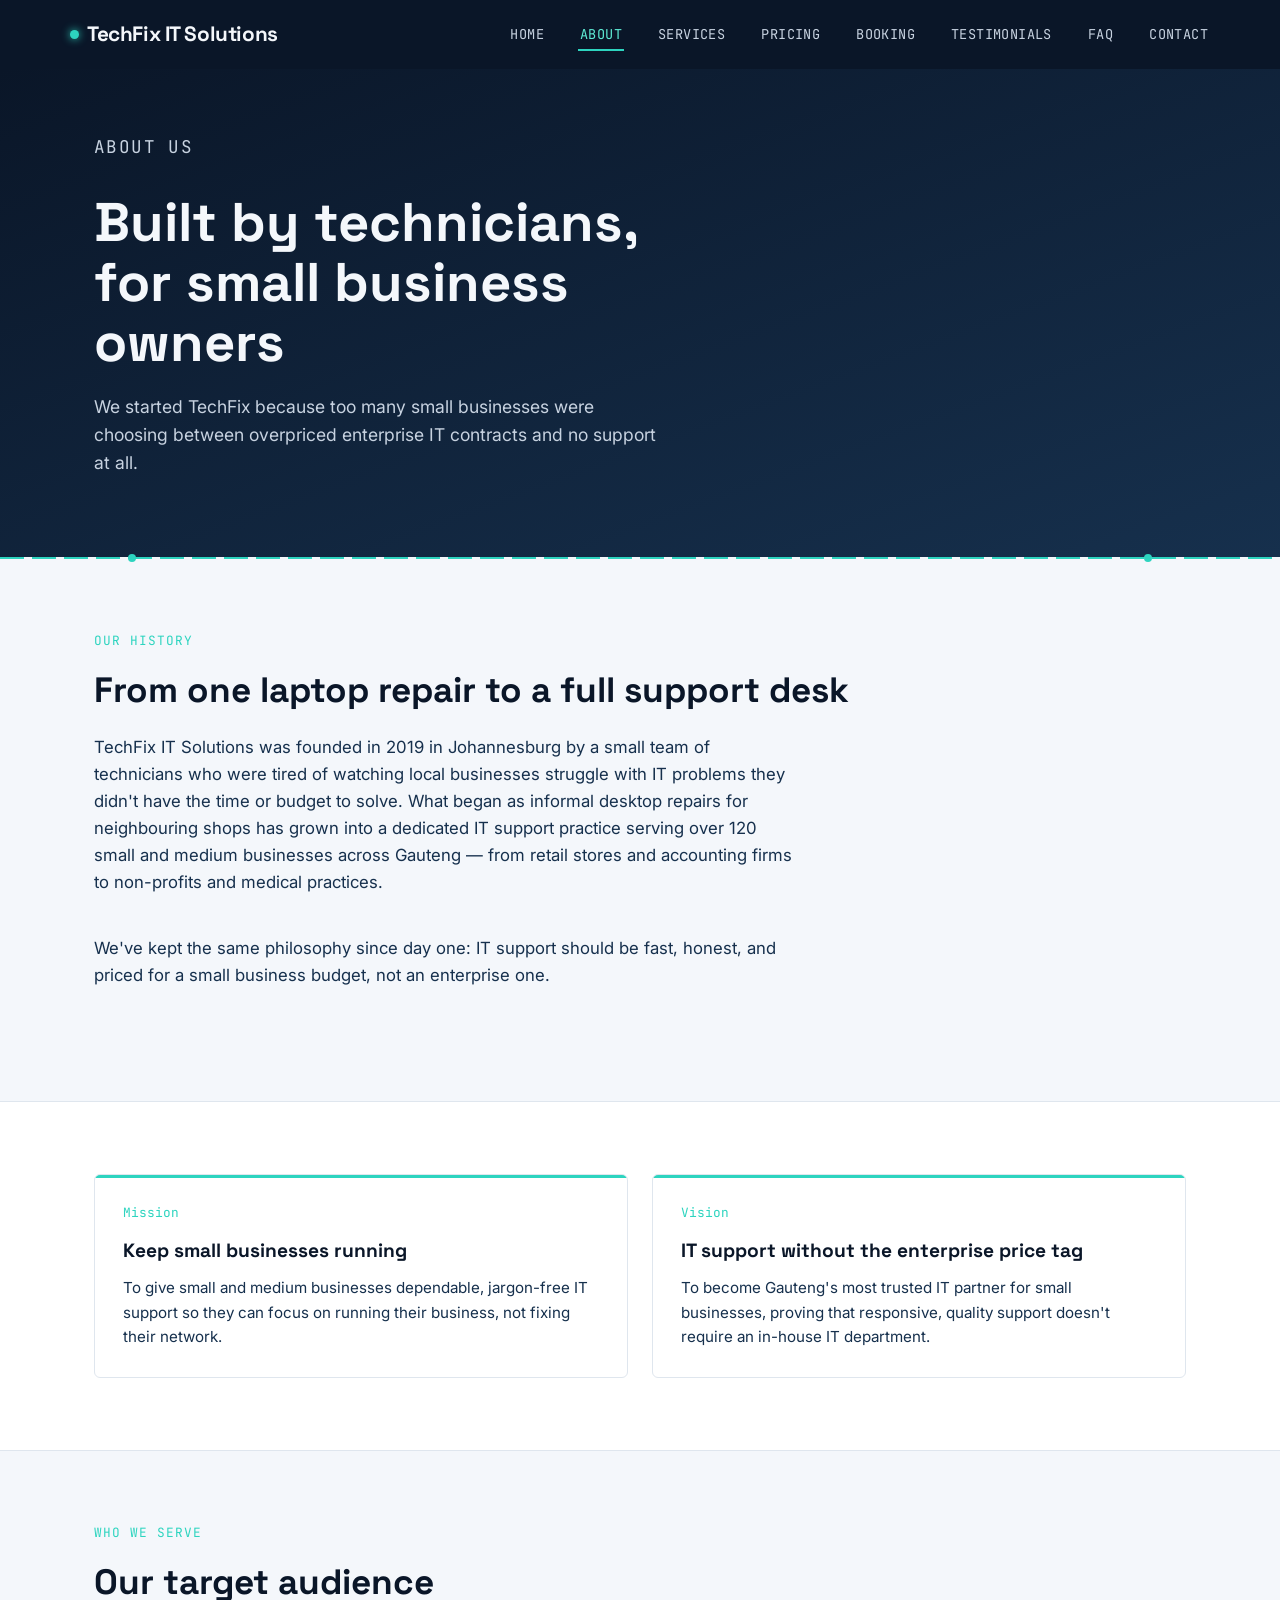
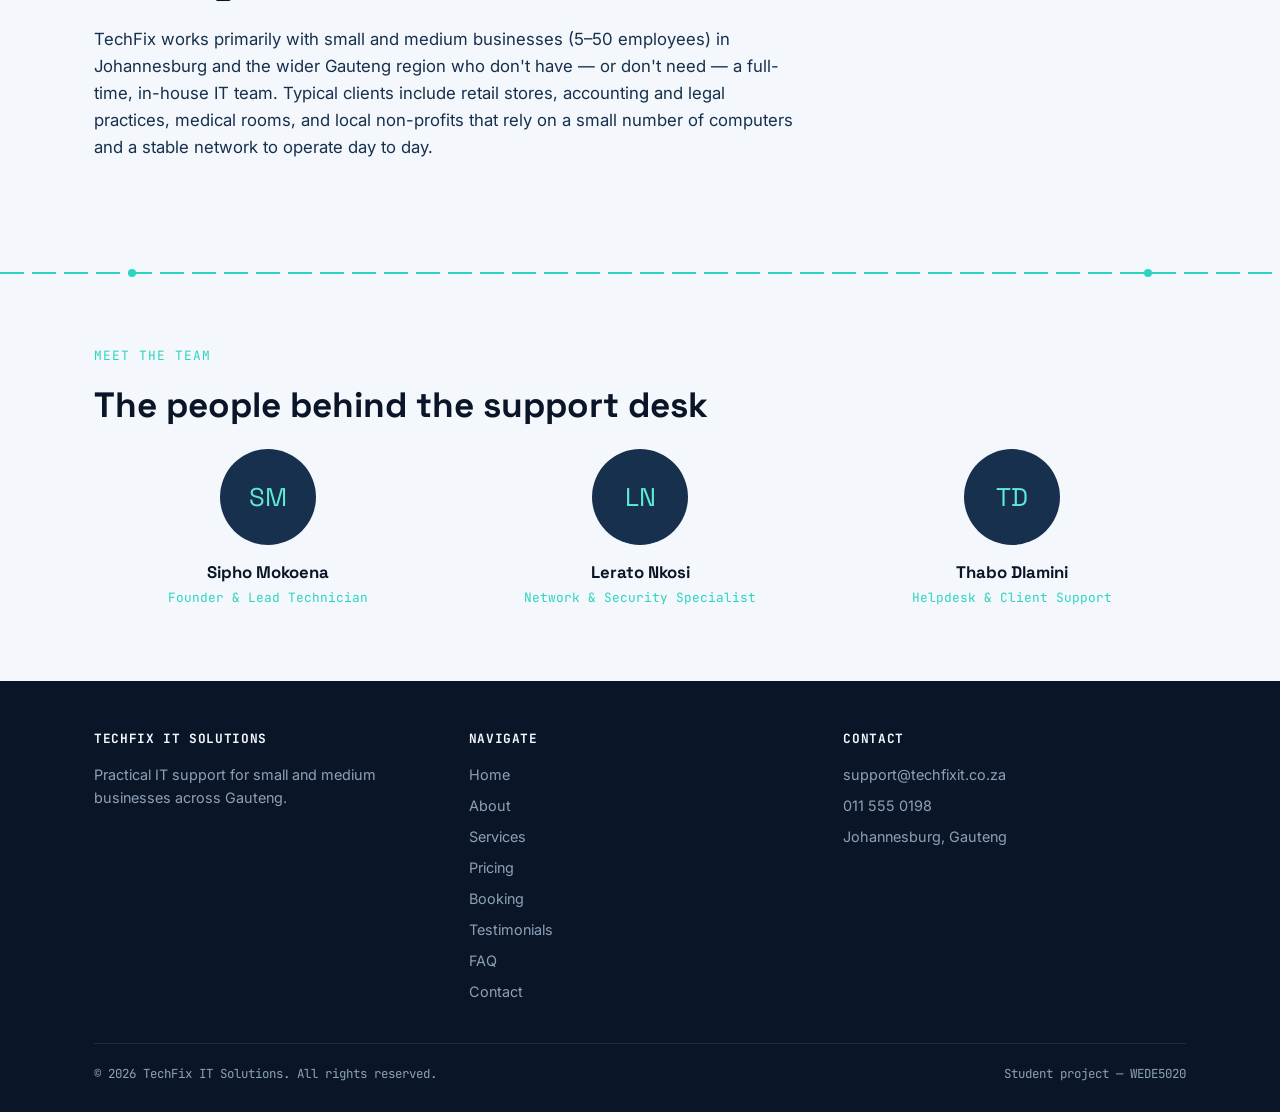
==== about.html @ 4c7e48db "add extracted TechFix website files" ====
<!DOCTYPE html>
<html lang="en">
<head>
  <meta charset="UTF-8">
  <meta name="viewport" content="width=device-width, initial-scale=1.0">
  <title>About Us | TechFix IT Solutions</title>
  <meta name="description" content="Learn about TechFix IT Solutions' history, mission, and the team behind our IT support services.">
  <link rel="preconnect" href="https://fonts.googleapis.com">
  <link href="https://fonts.googleapis.com/css2?family=Space+Grotesk:wght@500;700&family=Inter:wght@400;500;600&family=JetBrains+Mono:wght@400;500&display=swap" rel="stylesheet">
  <link rel="stylesheet" href="css/style.css">
</head>
<body>

  <header class="site-header">
    <nav class="container nav">
      <a href="index.html" class="logo"><span class="dot"></span>TechFix IT Solutions</a>
      <button class="nav-toggle" aria-expanded="false" aria-label="Toggle navigation menu">Menu</button>
      <ul class="nav-links">
        <li><a href="index.html">Home</a></li>
        <li><a href="about.html" aria-current="page">About</a></li>
        <li><a href="services.html">Services</a></li>
        <li><a href="pricing.html">Pricing</a></li>
        <li><a href="booking.html">Booking</a></li>
        <li><a href="testimonials.html">Testimonials</a></li>
        <li><a href="faq.html">FAQ</a></li>
        <li><a href="contact.html">Contact</a></li>
      </ul>
    </nav>
  </header>

  <main>
    <section class="hero" style="padding: 64px 0 48px;">
      <div class="container">
        <p class="hero-eyebrow">About Us</p>
        <h1>Built by technicians, for small business owners</h1>
        <p>We started TechFix because too many small businesses were choosing between overpriced enterprise IT contracts and no support at all.</p>
      </div>
    </section>

    <div class="trace"></div>


    <section>
      <div class="container">
        <p class="section-label">Our History</p>
        <h2>From one laptop repair to a full support desk</h2>
        <p class="lede">TechFix IT Solutions was founded in 2019 in Johannesburg by a small team of technicians who were tired of watching local businesses struggle with IT problems they didn't have the time or budget to solve. What began as informal desktop repairs for neighbouring shops has grown into a dedicated IT support practice serving over 120 small and medium businesses across Gauteng — from retail stores and accounting firms to non-profits and medical practices.</p>
        <p class="lede">We've kept the same philosophy since day one: IT support should be fast, honest, and priced for a small business budget, not an enterprise one.</p>
      </div>
    </section>

    <section style="background:#fff; border-top:1px solid #dfe6ee; border-bottom:1px solid #dfe6ee;">
      <div class="container grid">
        <div class="card">
          <span class="card-index">Mission</span>
          <h3>Keep small businesses running</h3>
          <p>To give small and medium businesses dependable, jargon-free IT support so they can focus on running their business, not fixing their network.</p>
        </div>
        <div class="card">
          <span class="card-index">Vision</span>
          <h3>IT support without the enterprise price tag</h3>
          <p>To become Gauteng's most trusted IT partner for small businesses, proving that responsive, quality support doesn't require an in-house IT department.</p>
        </div>
      </div>
    </section>

    <section>
      <div class="container">
        <p class="section-label">Who We Serve</p>
        <h2>Our target audience</h2>
        <p class="lede">TechFix works primarily with small and medium businesses (5–50 employees) in Johannesburg and the wider Gauteng region who don't have — or don't need — a full-time, in-house IT team. Typical clients include retail stores, accounting and legal practices, medical rooms, and local non-profits that rely on a small number of computers and a stable network to operate day to day.</p>
      </div>
    </section>

    <div class="trace"></div>

    <section>
      <div class="container">
        <p class="section-label">Meet the Team</p>
        <h2>The people behind the support desk</h2>
        <div class="grid">
          <div class="team-member">
            <div class="avatar">SM</div>
            <h3>Sipho Mokoena</h3>
            <div class="role">Founder &amp; Lead Technician</div>
          </div>
          <div class="team-member">
            <div class="avatar">LN</div>
            <h3>Lerato Nkosi</h3>
            <div class="role">Network &amp; Security Specialist</div>
          </div>
          <div class="team-member">
            <div class="avatar">TD</div>
            <h3>Thabo Dlamini</h3>
            <div class="role">Helpdesk &amp; Client Support</div>
          </div>
        </div>
      </div>
    </section>

  </main>

  <footer class="site-footer">
    <div class="container">
      <div class="footer-grid">
        <div>
          <h4>TechFix IT Solutions</h4>
          <p>Practical IT support for small and medium businesses across Gauteng.</p>
        </div>
        <div>
          <h4>Navigate</h4>
          <ul>
            <li><a href="index.html">Home</a></li>
            <li><a href="about.html">About</a></li>
            <li><a href="services.html">Services</a></li>
            <li><a href="pricing.html">Pricing</a></li>
            <li><a href="booking.html">Booking</a></li>
            <li><a href="testimonials.html">Testimonials</a></li>
            <li><a href="faq.html">FAQ</a></li>
            <li><a href="contact.html">Contact</a></li>
          </ul>
        </div>
        <div>
          <h4>Contact</h4>
          <ul>
            <li>support@techfixit.co.za</li>
            <li>011 555 0198</li>
            <li>Johannesburg, Gauteng</li>
          </ul>
        </div>
      </div>
      <div class="footer-bottom">
        <span>&copy; 2026 TechFix IT Solutions. All rights reserved.</span>
        <span>Student project — WEDE5020</span>
      </div>
    </div>
  </footer>

  <script src="js/script.js"></script>
</body>
</html>
---- css/style.css ----
/* =========================================================
   TechFix IT Solutions — Stylesheet
   Design system: navy + teal, circuit-trace motifs
   ========================================================= */

:root {
  --navy-900: #0a1628;
  --navy-800: #0f2138;
  --navy-700: #16304d;
  --teal-400: #2dd4bf;
  --teal-300: #5eead4;
  --amber-500: #f0a94e;
  --ink-100: #f4f7fb;
  --ink-300: #c7d2e0;
  --ink-500: #8ea0b8;
  --font-display: 'Space Grotesk', 'Segoe UI', sans-serif;
  --font-body: 'Inter', 'Segoe UI', sans-serif;
  --font-mono: 'JetBrains Mono', 'Consolas', monospace;
  --radius: 6px;
  --max-width: 1140px;
}

* { box-sizing: border-box; margin: 0; padding: 0; }

html { scroll-behavior: smooth; }

body {
  font-family: var(--font-body);
  background: var(--ink-100);
  color: var(--navy-900);
  line-height: 1.6;
}

img { max-width: 100%; display: block; }

a { color: inherit; text-decoration: none; }

.container {
  max-width: var(--max-width);
  margin: 0 auto;
  padding: 0 24px;
}

/* ---------- Circuit trace divider (signature element) ---------- */
.trace {
  height: 2px;
  background: repeating-linear-gradient(
    90deg,
    var(--teal-400) 0 24px,
    transparent 24px 32px
  );
  position: relative;
  margin: 0;
}
.trace::before,
.trace::after {
  content: "";
  position: absolute;
  top: -3px;
  width: 8px;
  height: 8px;
  border-radius: 50%;
  background: var(--teal-400);
}
.trace::before { left: 10%; }
.trace::after { right: 10%; }

/* ---------- Header / Nav ---------- */
.site-header {
  background: var(--navy-900);
  color: var(--ink-100);
  position: sticky;
  top: 0;
  z-index: 100;
}

.nav {
  display: flex;
  align-items: center;
  justify-content: space-between;
  padding: 18px 0;
}

.logo {
  font-family: var(--font-display);
  font-weight: 700;
  font-size: 1.3rem;
  letter-spacing: -0.02em;
  display: flex;
  align-items: center;
  gap: 8px;
}

.logo .dot {
  width: 9px;
  height: 9px;
  border-radius: 50%;
  background: var(--teal-400);
  box-shadow: 0 0 8px var(--teal-400);
}

.nav-links {
  display: flex;
  gap: 32px;
  list-style: none;
  font-family: var(--font-mono);
  font-size: 0.85rem;
  letter-spacing: 0.03em;
  text-transform: uppercase;
}

.nav-links a {
  color: var(--ink-300);
  padding: 6px 2px;
  border-bottom: 2px solid transparent;
  transition: color 0.2s, border-color 0.2s;
}

.nav-links a:hover,
.nav-links a[aria-current="page"] {
  color: var(--teal-300);
  border-bottom-color: var(--teal-400);
}

.nav-toggle {
  display: none;
  background: none;
  border: 1px solid var(--ink-500);
  color: var(--ink-100);
  border-radius: var(--radius);
  padding: 6px 10px;
  font-family: var(--font-mono);
  cursor: pointer;
}

/* ---------- Hero ---------- */
.hero {
  background: linear-gradient(160deg, var(--navy-900) 0%, var(--navy-700) 100%);
  color: var(--ink-100);
  padding: 88px 0 72px;
  position: relative;
  overflow: hidden;
}

.hero-eyebrow {
  font-family: var(--font-mono);
  color: var(--teal-300);
  font-size: 0.85rem;
  letter-spacing: 0.08em;
  text-transform: uppercase;
  margin-bottom: 16px;
}

.hero h1 {
  font-family: var(--font-display);
  font-size: clamp(2.2rem, 5vw, 3.4rem);
  line-height: 1.1;
  max-width: 18ch;
  margin-bottom: 20px;
}

.hero p {
  color: var(--ink-300);
  max-width: 52ch;
  font-size: 1.1rem;
  margin-bottom: 32px;
}

.hero-actions { display: flex; gap: 16px; flex-wrap: wrap; }

/* ---------- Buttons ---------- */
.btn {
  display: inline-block;
  font-family: var(--font-mono);
  font-size: 0.9rem;
  padding: 13px 26px;
  border-radius: var(--radius);
  transition: transform 0.15s, box-shadow 0.15s;
  border: 1px solid transparent;
}

.btn-primary {
  background: var(--teal-400);
  color: var(--navy-900);
  font-weight: 600;
}
.btn-primary:hover { transform: translateY(-2px); box-shadow: 0 6px 18px rgba(45,212,191,0.35); }

.btn-ghost {
  border-color: var(--ink-500);
  color: var(--ink-100);
}
.btn-ghost:hover { border-color: var(--teal-300); color: var(--teal-300); }

/* ---------- Sections ---------- */
section { padding: 72px 0; }

.section-label {
  font-family: var(--font-mono);
  font-size: 0.8rem;
  color: var(--teal-400);
  text-transform: uppercase;
  letter-spacing: 0.08em;
  margin-bottom: 10px;
}

h2 {
  font-family: var(--font-display);
  font-size: clamp(1.6rem, 3vw, 2.2rem);
  margin-bottom: 16px;
  color: var(--navy-900);
}

.lede {
  color: var(--navy-700);
  max-width: 64ch;
  font-size: 1.05rem;
  margin-bottom: 40px;
}

/* ---------- Cards / Grid ---------- */
.grid {
  display: grid;
  grid-template-columns: repeat(auto-fit, minmax(260px, 1fr));
  gap: 24px;
}

.card {
  background: #fff;
  border: 1px solid #dfe6ee;
  border-radius: var(--radius);
  padding: 28px;
  position: relative;
  overflow: hidden;
}

.card::before {
  content: "";
  position: absolute;
  top: 0; left: 0;
  width: 100%;
  height: 3px;
  background: var(--teal-400);
}

.card-index {
  font-family: var(--font-mono);
  color: var(--teal-400);
  font-size: 0.8rem;
  margin-bottom: 12px;
  display: block;
}

.card h3 {
  font-family: var(--font-display);
  font-size: 1.2rem;
  margin-bottom: 10px;
}

.card p { color: var(--navy-700); font-size: 0.95rem; }

/* ---------- Stats strip ---------- */
.stats {
  background: var(--navy-800);
  color: var(--ink-100);
  padding: 48px 0;
}
.stats .grid { grid-template-columns: repeat(auto-fit, minmax(160px, 1fr)); text-align: center; }
.stat-num {
  font-family: var(--font-display);
  font-size: 2.2rem;
  color: var(--teal-300);
}
.stat-label {
  font-family: var(--font-mono);
  font-size: 0.78rem;
  color: var(--ink-500);
  text-transform: uppercase;
  letter-spacing: 0.05em;
}

/* ---------- Team ---------- */
.team-member {
  text-align: center;
}
.avatar {
  width: 96px; height: 96px;
  border-radius: 50%;
  background: var(--navy-700);
  color: var(--teal-300);
  display: flex;
  align-items: center;
  justify-content: center;
  font-family: var(--font-display);
  font-size: 1.6rem;
  margin: 0 auto 14px;
}
.team-member h3 { font-family: var(--font-display); font-size: 1.05rem; margin-bottom: 2px; }
.team-member .role { font-family: var(--font-mono); font-size: 0.8rem; color: var(--teal-400); }

/* ---------- Forms ---------- */
.form-wrap {
  background: #fff;
  border: 1px solid #dfe6ee;
  border-radius: var(--radius);
  padding: 32px;
  max-width: 640px;
}

label {
  display: block;
  font-family: var(--font-mono);
  font-size: 0.8rem;
  color: var(--navy-700);
  text-transform: uppercase;
  letter-spacing: 0.03em;
  margin-bottom: 6px;
  margin-top: 18px;
}
label:first-of-type { margin-top: 0; }

input, select, textarea {
  width: 100%;
  padding: 12px 14px;
  border: 1px solid #cbd5e1;
  border-radius: var(--radius);
  font-family: var(--font-body);
  font-size: 0.95rem;
  background: var(--ink-100);
}
input:focus, select:focus, textarea:focus {
  outline: 2px solid var(--teal-400);
  outline-offset: 1px;
}

textarea { resize: vertical; min-height: 120px; }

.form-status {
  margin-top: 16px;
  font-family: var(--font-mono);
  font-size: 0.85rem;
  padding: 10px 14px;
  border-radius: var(--radius);
  display: none;
}
.form-status.success { display: block; background: #ecfdf5; color: #047857; border: 1px solid #a7f3d0; }
.form-status.error { display: block; background: #fef2f2; color: #b91c1c; border: 1px solid #fecaca; }

/* ---------- Contact / Map ---------- */
.locations { display: grid; grid-template-columns: repeat(auto-fit, minmax(260px, 1fr)); gap: 24px; margin-bottom: 40px; }

.map-embed {
  border-radius: var(--radius);
  overflow: hidden;
  border: 1px solid #dfe6ee;
  height: 320px;
}
.map-embed iframe { width: 100%; height: 100%; border: 0; }

/* ---------- Footer ---------- */
.site-footer {
  background: var(--navy-900);
  color: var(--ink-500);
  padding: 48px 0 28px;
  font-size: 0.9rem;
}
.footer-grid {
  display: grid;
  grid-template-columns: repeat(auto-fit, minmax(180px, 1fr));
  gap: 32px;
  margin-bottom: 32px;
}
.footer-grid h4 {
  font-family: var(--font-mono);
  color: var(--ink-100);
  font-size: 0.8rem;
  text-transform: uppercase;
  letter-spacing: 0.05em;
  margin-bottom: 14px;
}
.footer-grid ul { list-style: none; }
.footer-grid li { margin-bottom: 8px; }
.footer-grid a:hover { color: var(--teal-300); }
.footer-bottom {
  border-top: 1px solid var(--navy-700);
  padding-top: 20px;
  display: flex;
  justify-content: space-between;
  flex-wrap: wrap;
  gap: 12px;
  font-family: var(--font-mono);
  font-size: 0.78rem;
}

/* ---------- Pricing ---------- */
.pricing-grid {
  display: grid;
  grid-template-columns: repeat(auto-fit, minmax(260px, 1fr));
  gap: 24px;
}

.price-card {
  background: #fff;
  border: 1px solid #dfe6ee;
  border-radius: var(--radius);
  padding: 32px 28px;
  position: relative;
}

.price-card.featured {
  border-color: var(--teal-400);
  box-shadow: 0 12px 30px rgba(45,212,191,0.18);
}

.price-card .badge {
  position: absolute;
  top: -12px; right: 24px;
  background: var(--teal-400);
  color: var(--navy-900);
  font-family: var(--font-mono);
  font-size: 0.72rem;
  padding: 4px 10px;
  border-radius: 20px;
  font-weight: 600;
}

.price-card h3 {
  font-family: var(--font-display);
  font-size: 1.2rem;
  margin-bottom: 6px;
}

.price-tag {
  font-family: var(--font-display);
  font-size: 2rem;
  color: var(--navy-900);
  margin-bottom: 4px;
}
.price-tag span {
  font-family: var(--font-mono);
  font-size: 0.85rem;
  color: var(--ink-500);
  font-weight: 400;
}

.price-card ul {
  list-style: none;
  margin: 20px 0;
}
.price-card ul li {
  padding: 8px 0;
  border-bottom: 1px solid #eef2f6;
  font-size: 0.92rem;
  color: var(--navy-700);
  padding-left: 20px;
  position: relative;
}
.price-card ul li::before {
  content: "✓";
  position: absolute;
  left: 0;
  color: var(--teal-400);
  font-weight: 700;
}

/* ---------- Testimonials ---------- */
.testimonial-card {
  background: #fff;
  border: 1px solid #dfe6ee;
  border-radius: var(--radius);
  padding: 28px;
  position: relative;
}
.testimonial-quote {
  font-size: 0.98rem;
  color: var(--navy-700);
  margin-bottom: 18px;
  font-style: italic;
}
.testimonial-author {
  display: flex;
  align-items: center;
  gap: 12px;
}
.testimonial-author .avatar {
  width: 44px; height: 44px;
  font-size: 0.95rem;
  margin: 0;
}
.testimonial-author strong {
  display: block;
  font-family: var(--font-display);
  font-size: 0.95rem;
}
.testimonial-author span {
  font-family: var(--font-mono);
  font-size: 0.78rem;
  color: var(--teal-400);
}
.stars {
  color: var(--amber-500);
  letter-spacing: 2px;
  margin-bottom: 12px;
  font-size: 0.9rem;
}

/* ---------- FAQ Accordion ---------- */
.faq-item {
  border: 1px solid #dfe6ee;
  border-radius: var(--radius);
  margin-bottom: 12px;
  background: #fff;
  overflow: hidden;
}
.faq-question {
  width: 100%;
  text-align: left;
  padding: 18px 22px;
  background: none;
  border: none;
  cursor: pointer;
  font-family: var(--font-display);
  font-size: 1rem;
  color: var(--navy-900);
  display: flex;
  justify-content: space-between;
  align-items: center;
}
.faq-question .icon {
  font-family: var(--font-mono);
  color: var(--teal-400);
  transition: transform 0.2s;
}
.faq-item.open .faq-question .icon { transform: rotate(45deg); }
.faq-answer {
  max-height: 0;
  overflow: hidden;
  transition: max-height 0.25s ease, padding 0.25s ease;
  padding: 0 22px;
  color: var(--navy-700);
  font-size: 0.95rem;
}
.faq-item.open .faq-answer {
  max-height: 260px;
  padding: 0 22px 20px;
}

/* ---------- Booking ---------- */
.booking-grid {
  display: grid;
  grid-template-columns: 1fr 1fr;
  gap: 16px;
}
@media (max-width: 560px) {
  .booking-grid { grid-template-columns: 1fr; }
}

/* ---------- Responsive ---------- */
@media (max-width: 720px) {
  .nav-toggle { display: block; }
  .nav-links {
    position: absolute;
    top: 100%; left: 0; right: 0;
    background: var(--navy-900);
    flex-direction: column;
    gap: 0;
    padding: 8px 24px 20px;
    display: none;
  }
  .nav-links.open { display: flex; }
  .nav-links a { display: block; padding: 12px 0; border-bottom: 1px solid var(--navy-700); }
  .hero { padding: 56px 0 48px; }
  section { padding: 48px 0; }
}
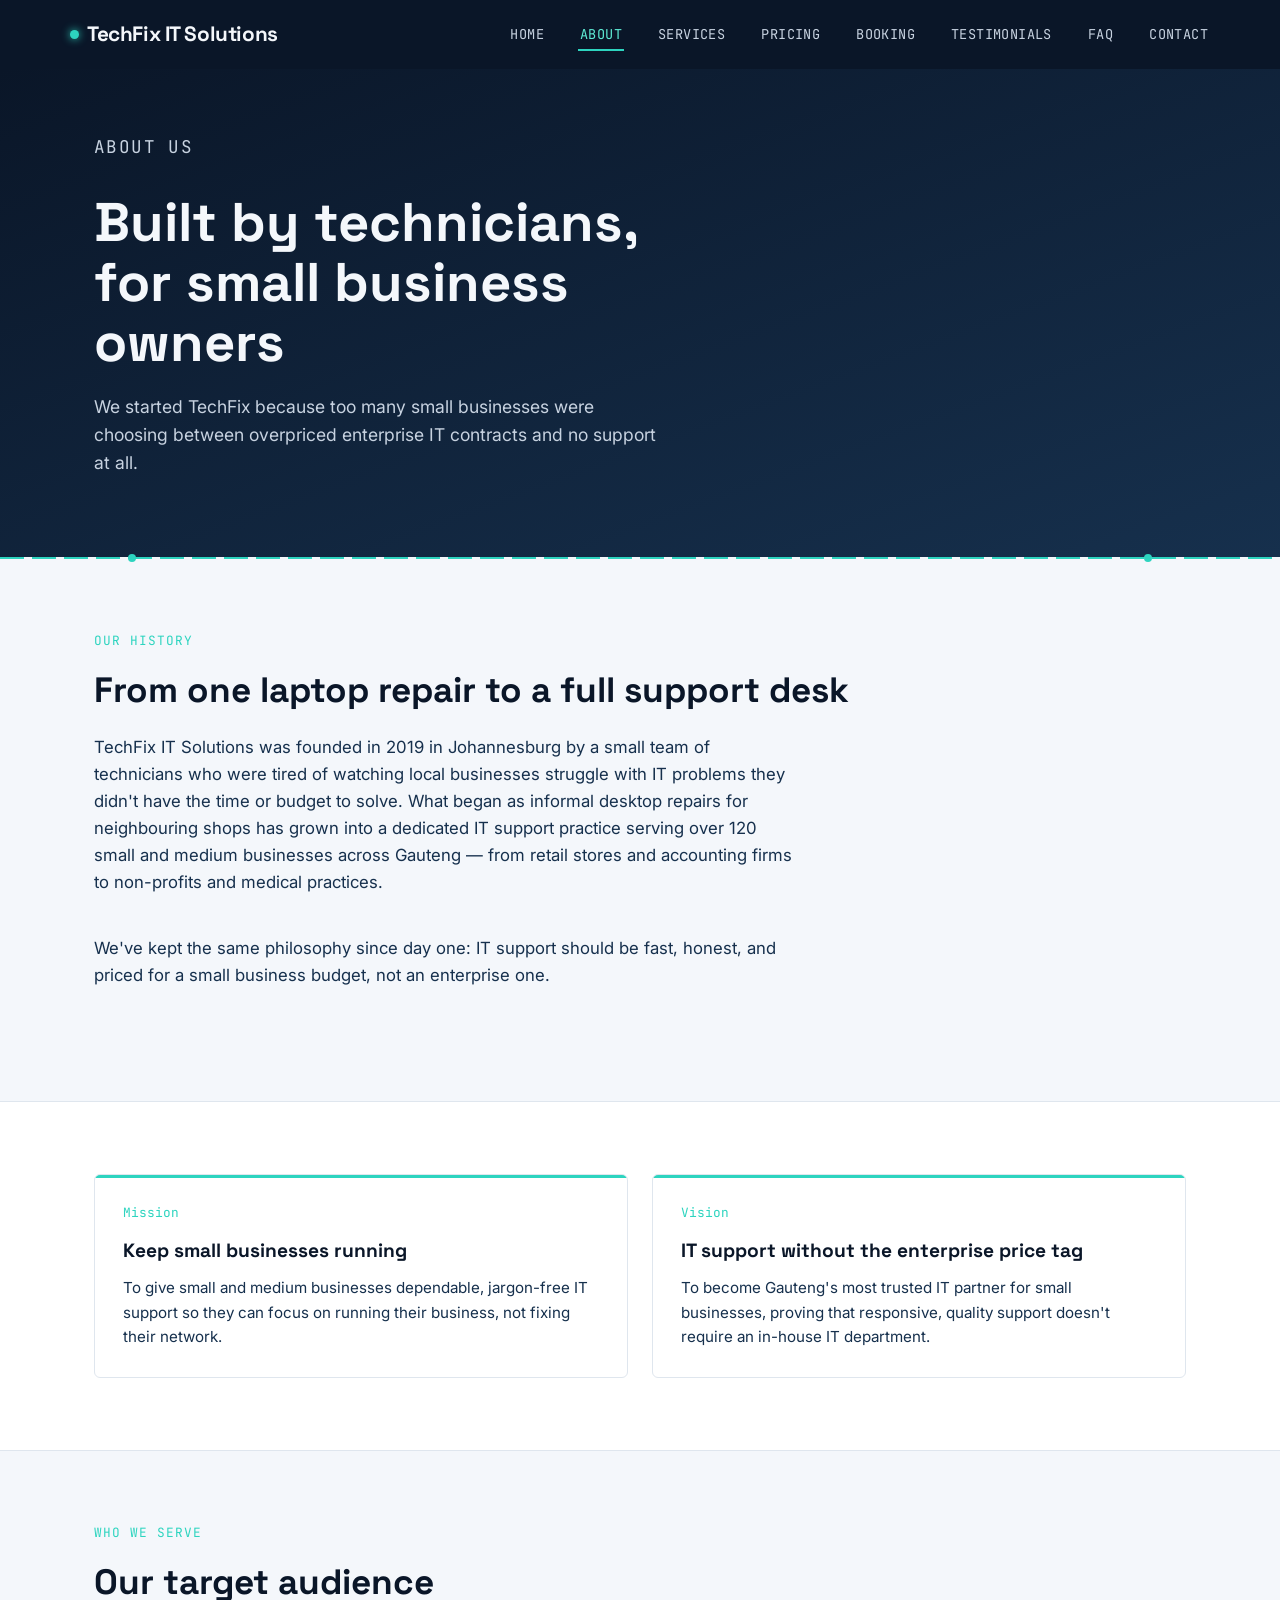
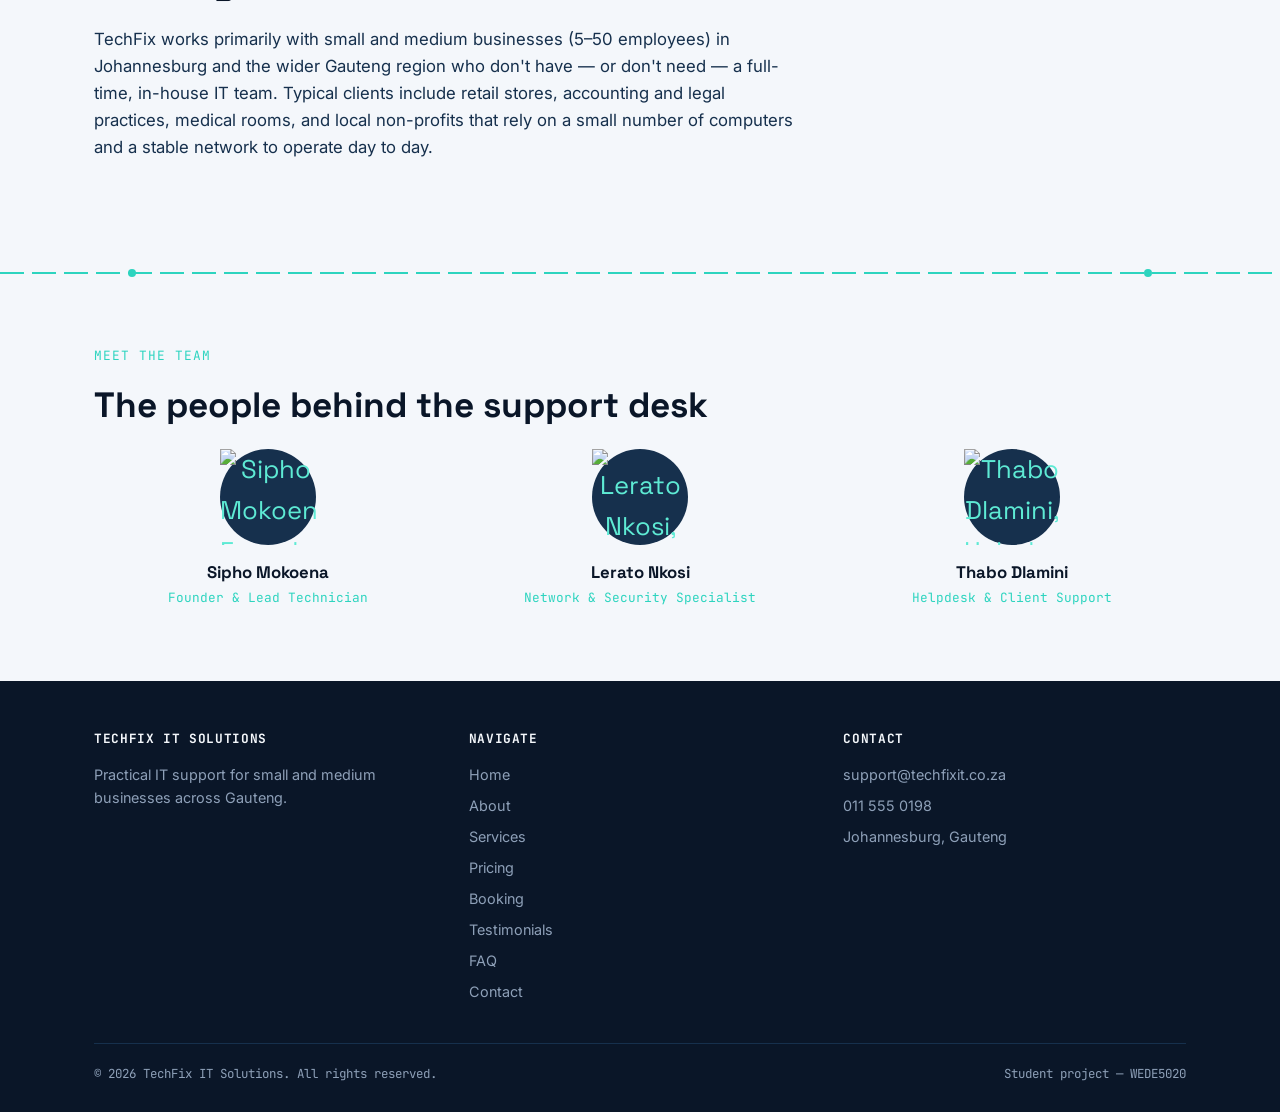
==== commit 0aa2bf4e: "Part 2: replace initials-only team avatars with responsive photos (1x/2x/3x srcset)" ====
--- a/about.html
+++ b/about.html
@@ -80,17 +80,41 @@
         <h2>The people behind the support desk</h2>
         <div class="grid">
           <div class="team-member">
-            <div class="avatar">SM</div>
+            <div class="avatar">
+              <img
+                src="https://picsum.photos/seed/techfix-sipho/96/96"
+                srcset="https://picsum.photos/seed/techfix-sipho/96/96 1x,
+                        https://picsum.photos/seed/techfix-sipho/192/192 2x,
+                        https://picsum.photos/seed/techfix-sipho/288/288 3x"
+                alt="Sipho Mokoena, Founder and Lead Technician"
+                width="96" height="96" loading="lazy">
+            </div>
             <h3>Sipho Mokoena</h3>
             <div class="role">Founder &amp; Lead Technician</div>
           </div>
           <div class="team-member">
-            <div class="avatar">LN</div>
+            <div class="avatar">
+              <img
+                src="https://picsum.photos/seed/techfix-lerato/96/96"
+                srcset="https://picsum.photos/seed/techfix-lerato/96/96 1x,
+                        https://picsum.photos/seed/techfix-lerato/192/192 2x,
+                        https://picsum.photos/seed/techfix-lerato/288/288 3x"
+                alt="Lerato Nkosi, Network and Security Specialist"
+                width="96" height="96" loading="lazy">
+            </div>
             <h3>Lerato Nkosi</h3>
             <div class="role">Network &amp; Security Specialist</div>
           </div>
           <div class="team-member">
-            <div class="avatar">TD</div>
+            <div class="avatar">
+              <img
+                src="https://picsum.photos/seed/techfix-thabo/96/96"
+                srcset="https://picsum.photos/seed/techfix-thabo/96/96 1x,
+                        https://picsum.photos/seed/techfix-thabo/192/192 2x,
+                        https://picsum.photos/seed/techfix-thabo/288/288 3x"
+                alt="Thabo Dlamini, Helpdesk and Client Support"
+                width="96" height="96" loading="lazy">
+            </div>
             <h3>Thabo Dlamini</h3>
             <div class="role">Helpdesk &amp; Client Support</div>
           </div>
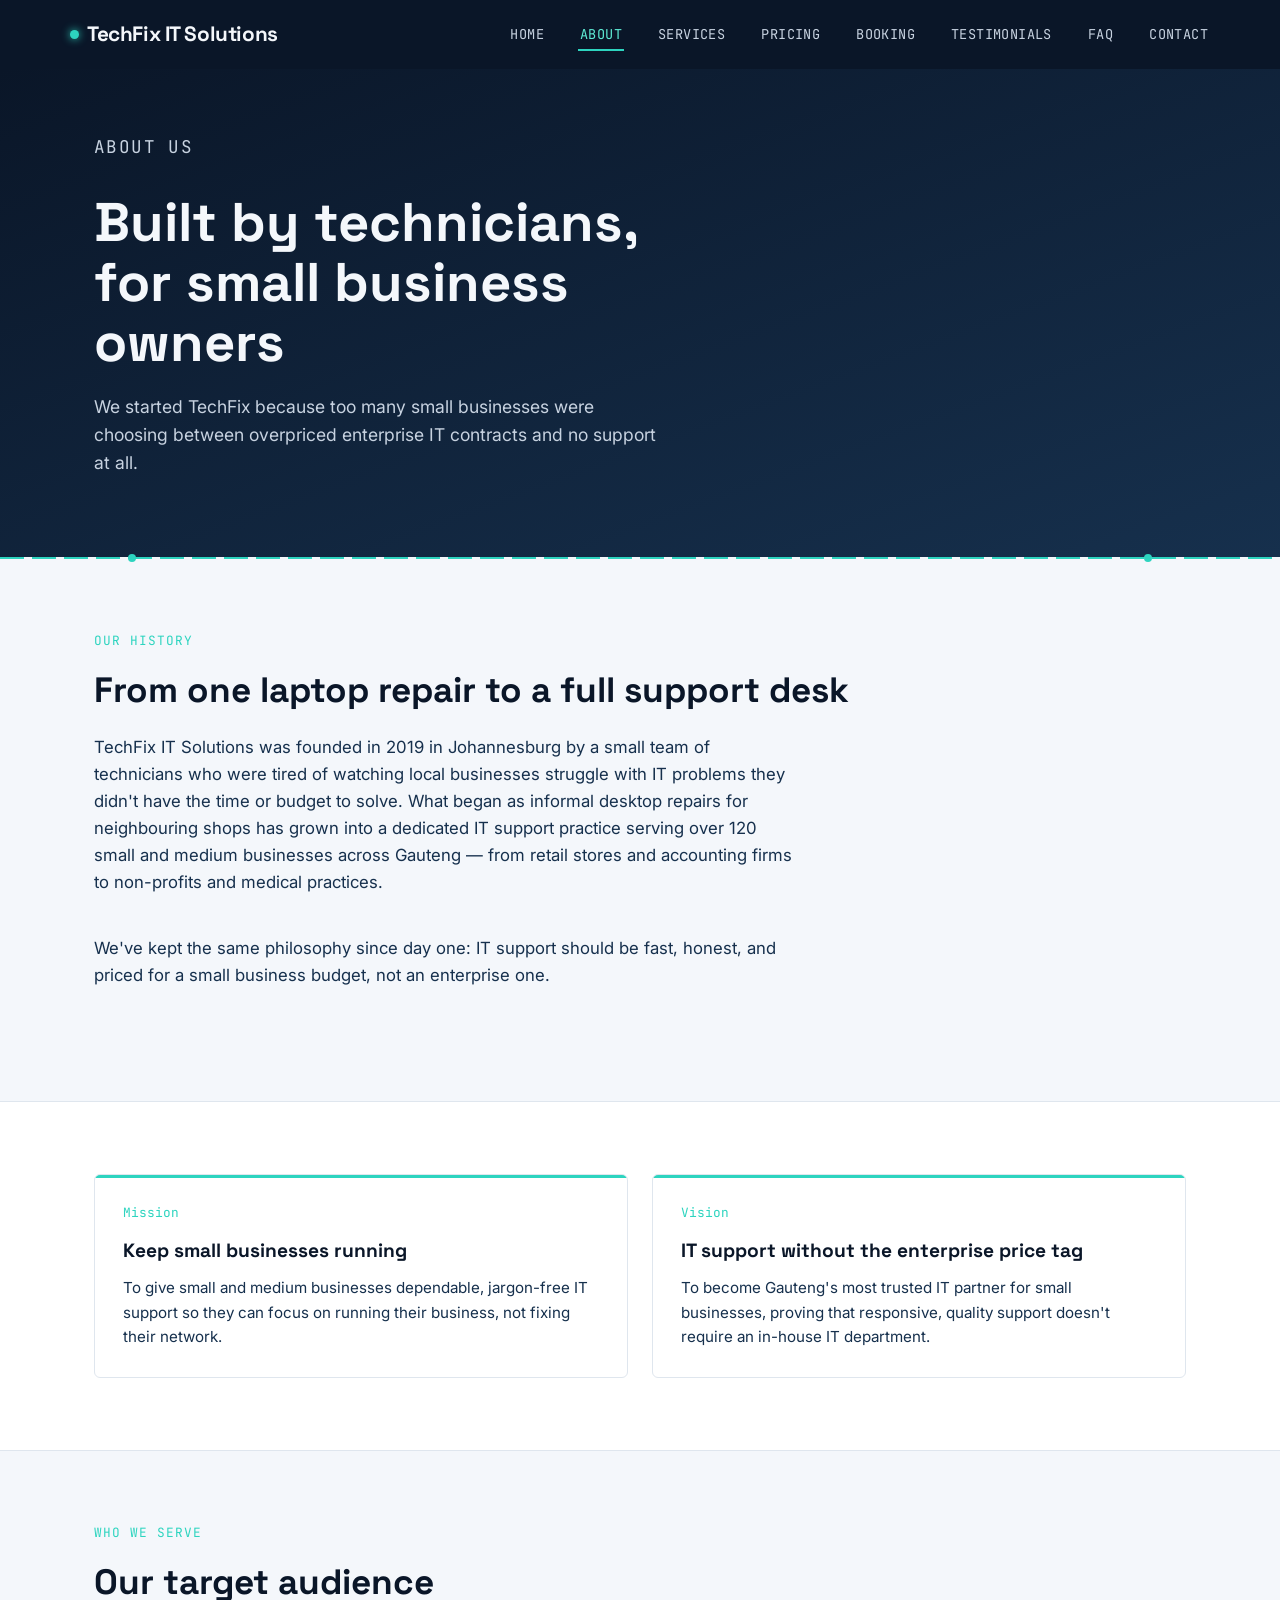
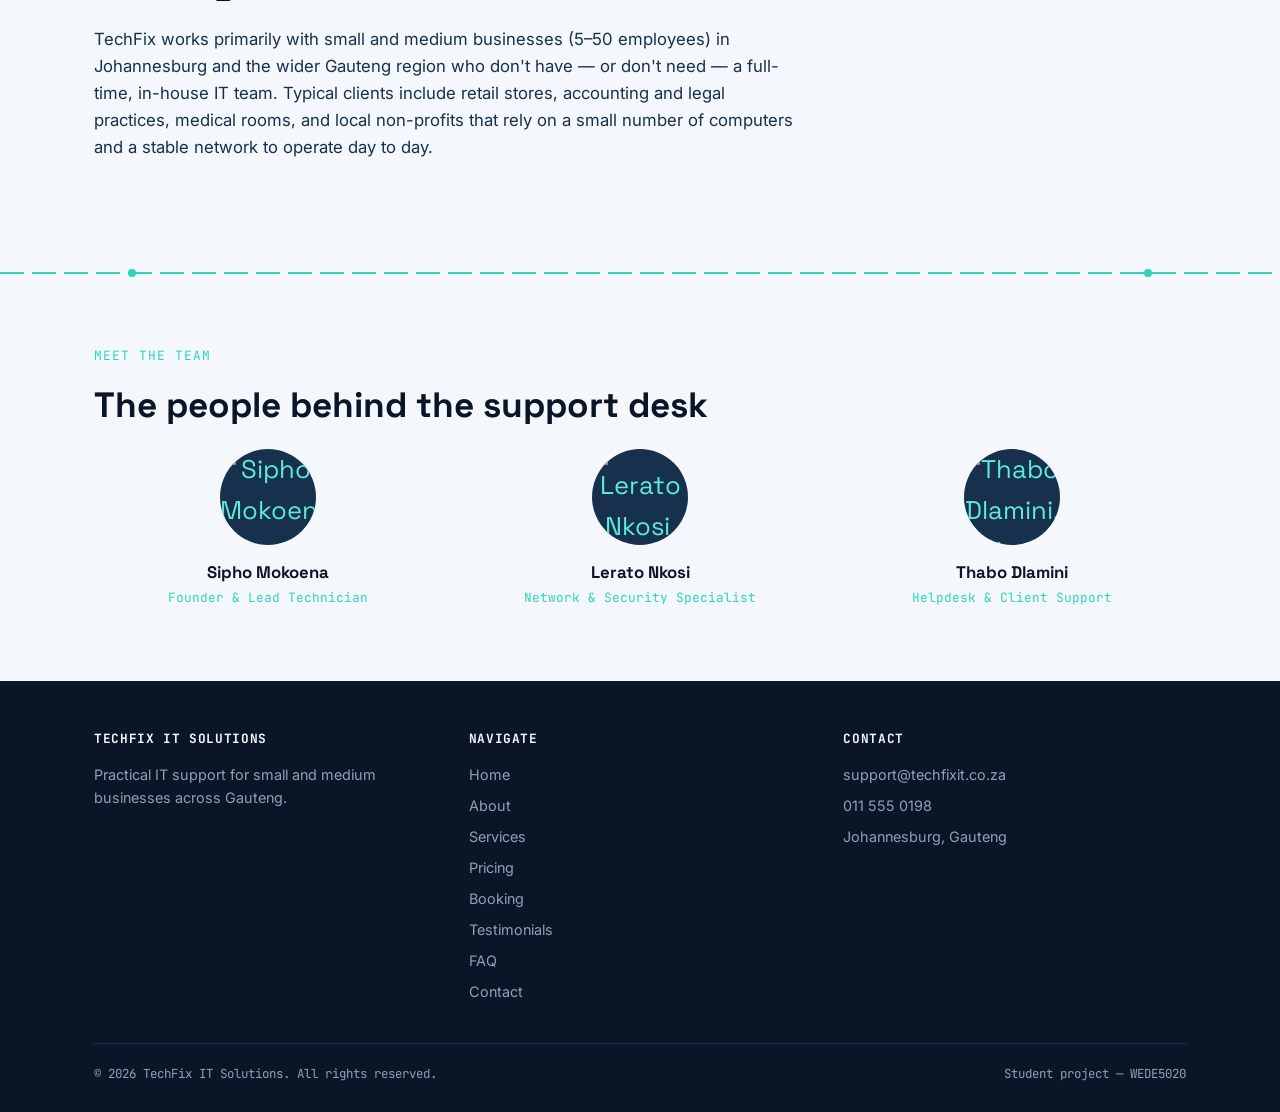
==== commit af0922f8: "Fix: replace random Picsum placeholders with real, thematically relevant, freely-licensed Unsplash p" ====
--- a/about.html
+++ b/about.html
@@ -82,10 +82,10 @@
           <div class="team-member">
             <div class="avatar">
               <img
-                src="https://picsum.photos/seed/techfix-sipho/96/96"
-                srcset="https://picsum.photos/seed/techfix-sipho/96/96 1x,
-                        https://picsum.photos/seed/techfix-sipho/192/192 2x,
-                        https://picsum.photos/seed/techfix-sipho/288/288 3x"
+                src="https://images.unsplash.com/photo-1573497019329-8c73173b95fb?w=96&h=96&fit=crop&auto=format"
+                srcset="https://images.unsplash.com/photo-1573497019329-8c73173b95fb?w=96&h=96&fit=crop&auto=format 1x,
+                        https://images.unsplash.com/photo-1573497019329-8c73173b95fb?w=192&h=192&fit=crop&auto=format 2x,
+                        https://images.unsplash.com/photo-1573497019329-8c73173b95fb?w=288&h=288&fit=crop&auto=format 3x"
                 alt="Sipho Mokoena, Founder and Lead Technician"
                 width="96" height="96" loading="lazy">
             </div>
@@ -95,10 +95,10 @@
           <div class="team-member">
             <div class="avatar">
               <img
-                src="https://picsum.photos/seed/techfix-lerato/96/96"
-                srcset="https://picsum.photos/seed/techfix-lerato/96/96 1x,
-                        https://picsum.photos/seed/techfix-lerato/192/192 2x,
-                        https://picsum.photos/seed/techfix-lerato/288/288 3x"
+                src="https://images.unsplash.com/photo-1573164713988-8665fc963095?w=96&h=96&fit=crop&auto=format"
+                srcset="https://images.unsplash.com/photo-1573164713988-8665fc963095?w=96&h=96&fit=crop&auto=format 1x,
+                        https://images.unsplash.com/photo-1573164713988-8665fc963095?w=192&h=192&fit=crop&auto=format 2x,
+                        https://images.unsplash.com/photo-1573164713988-8665fc963095?w=288&h=288&fit=crop&auto=format 3x"
                 alt="Lerato Nkosi, Network and Security Specialist"
                 width="96" height="96" loading="lazy">
             </div>
@@ -108,10 +108,10 @@
           <div class="team-member">
             <div class="avatar">
               <img
-                src="https://picsum.photos/seed/techfix-thabo/96/96"
-                srcset="https://picsum.photos/seed/techfix-thabo/96/96 1x,
-                        https://picsum.photos/seed/techfix-thabo/192/192 2x,
-                        https://picsum.photos/seed/techfix-thabo/288/288 3x"
+                src="https://images.unsplash.com/photo-1573164574472-797cdf4a583a?w=96&h=96&fit=crop&auto=format"
+                srcset="https://images.unsplash.com/photo-1573164574472-797cdf4a583a?w=96&h=96&fit=crop&auto=format 1x,
+                        https://images.unsplash.com/photo-1573164574472-797cdf4a583a?w=192&h=192&fit=crop&auto=format 2x,
+                        https://images.unsplash.com/photo-1573164574472-797cdf4a583a?w=288&h=288&fit=crop&auto=format 3x"
                 alt="Thabo Dlamini, Helpdesk and Client Support"
                 width="96" height="96" loading="lazy">
             </div>
--- a/css/style.css
+++ b/css/style.css
@@ -121,6 +121,7 @@
   color: var(--teal-300);
   border-bottom-color: var(--teal-400);
 }
+.nav-links a:active { color: var(--teal-400); }
 
 .nav-toggle {
   display: none;
@@ -168,6 +169,22 @@
 
 .hero-actions { display: flex; gap: 16px; flex-wrap: wrap; }
 
+/* ---------- Hero split layout (text + responsive image) ---------- */
+.hero-inner {
+  display: flex;
+  align-items: center;
+  gap: 48px;
+}
+.hero-text { flex: 1 1 420px; }
+.hero-media { flex: 1 1 360px; }
+.hero-media img {
+  width: 100%;
+  height: auto;
+  border-radius: var(--radius);
+  box-shadow: 0 20px 50px rgba(0,0,0,0.35);
+  border: 1px solid var(--navy-700);
+}
+
 /* ---------- Buttons ---------- */
 .btn {
   display: inline-block;
@@ -185,12 +202,28 @@
   font-weight: 600;
 }
 .btn-primary:hover { transform: translateY(-2px); box-shadow: 0 6px 18px rgba(45,212,191,0.35); }
+.btn-primary:active { transform: translateY(0); box-shadow: 0 2px 8px rgba(45,212,191,0.35); }
 
 .btn-ghost {
   border-color: var(--ink-500);
   color: var(--ink-100);
 }
 .btn-ghost:hover { border-color: var(--teal-300); color: var(--teal-300); }
+.btn-ghost:active { background: rgba(94,234,212,0.12); }
+
+/* ---------- Banner image (art-directed via <picture>) ---------- */
+.banner-media {
+  width: 100%;
+  overflow: hidden;
+  border-bottom: 1px solid #dfe6ee;
+}
+.banner-media img {
+  width: 100%;
+  height: 100%;
+  object-fit: cover;
+  display: block;
+  max-height: 360px;
+}
 
 /* ---------- Sections ---------- */
 section { padding: 72px 0; }
@@ -294,6 +327,12 @@
   font-family: var(--font-display);
   font-size: 1.6rem;
   margin: 0 auto 14px;
+  overflow: hidden;
+}
+.avatar img {
+  width: 100%;
+  height: 100%;
+  object-fit: cover;
 }
 .team-member h3 { font-family: var(--font-display); font-size: 1.05rem; margin-bottom: 2px; }
 .team-member .role { font-family: var(--font-mono); font-size: 0.8rem; color: var(--teal-400); }
@@ -555,7 +594,23 @@
   .booking-grid { grid-template-columns: 1fr; }
 }
 
-/* ---------- Responsive ---------- */
+/* =========================================================
+   Responsive breakpoints
+   Mobile-first content order; three explicit tiers below:
+     - Desktop : > 1024px  (default styles above, no query needed)
+     - Tablet   : 601px – 1024px
+     - Mobile   : <= 600px
+   ========================================================= */
+
+/* ---------- Tablet (601px – 1024px) ---------- */
+@media (max-width: 1024px) {
+  .container { padding: 0 20px; }
+  .hero-inner { gap: 32px; }
+  .hero-media { flex-basis: 300px; }
+  section { padding: 60px 0; }
+}
+
+/* ---------- Mobile (<= 720px): navigation + hero collapse ---------- */
 @media (max-width: 720px) {
   .nav-toggle { display: block; }
   .nav-links {
@@ -571,4 +626,17 @@
   .nav-links a { display: block; padding: 12px 0; border-bottom: 1px solid var(--navy-700); }
   .hero { padding: 56px 0 48px; }
   section { padding: 48px 0; }
-}
+
+  /* Hero image drops below the text and shrinks on small screens */
+  .hero-inner { flex-direction: column; align-items: stretch; }
+  .hero-media { order: 2; flex-basis: auto; }
+  .hero-text { order: 1; }
+}
+
+/* ---------- Mobile (<= 600px): tighter type + full-width elements ---------- */
+@media (max-width: 600px) {
+  .hero h1 { font-size: clamp(1.8rem, 7vw, 2.2rem); }
+  .hero-actions { flex-direction: column; }
+  .hero-actions .btn { text-align: center; }
+  .banner-media img { max-height: 220px; }
+}
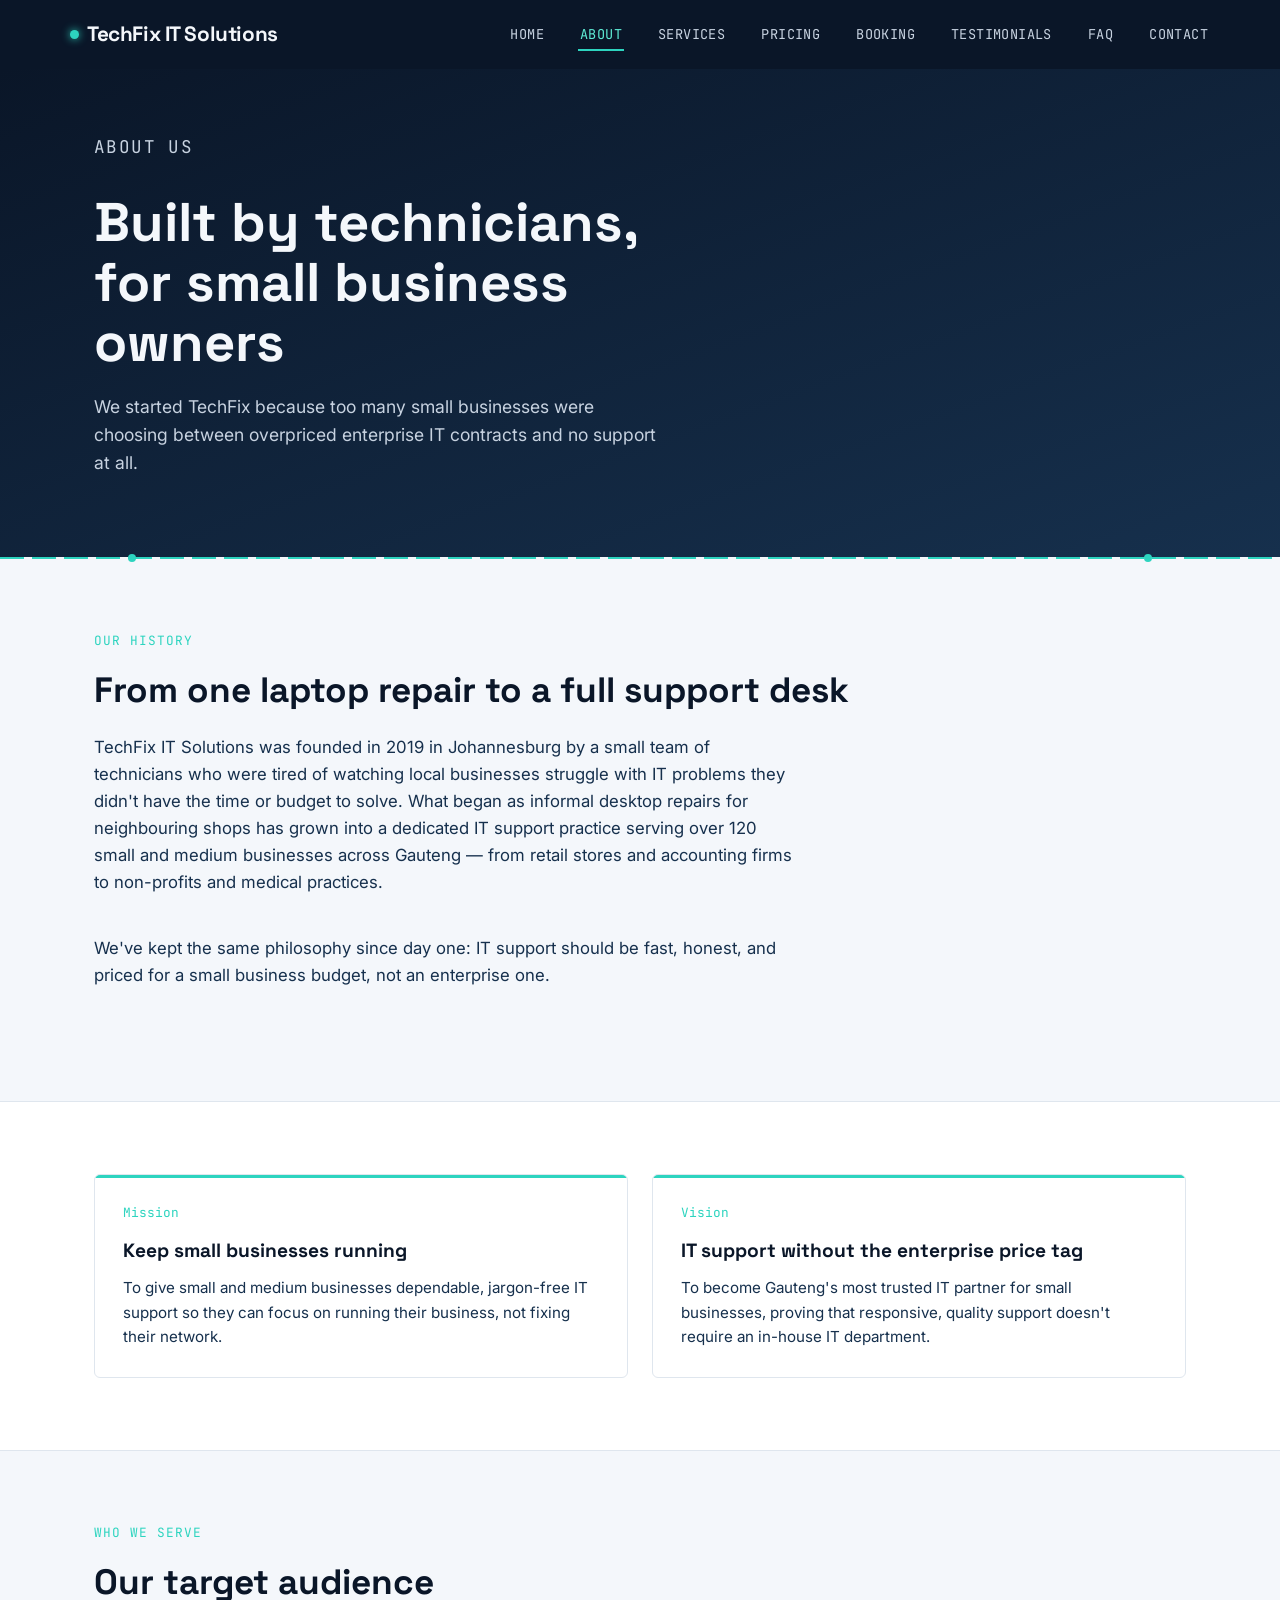
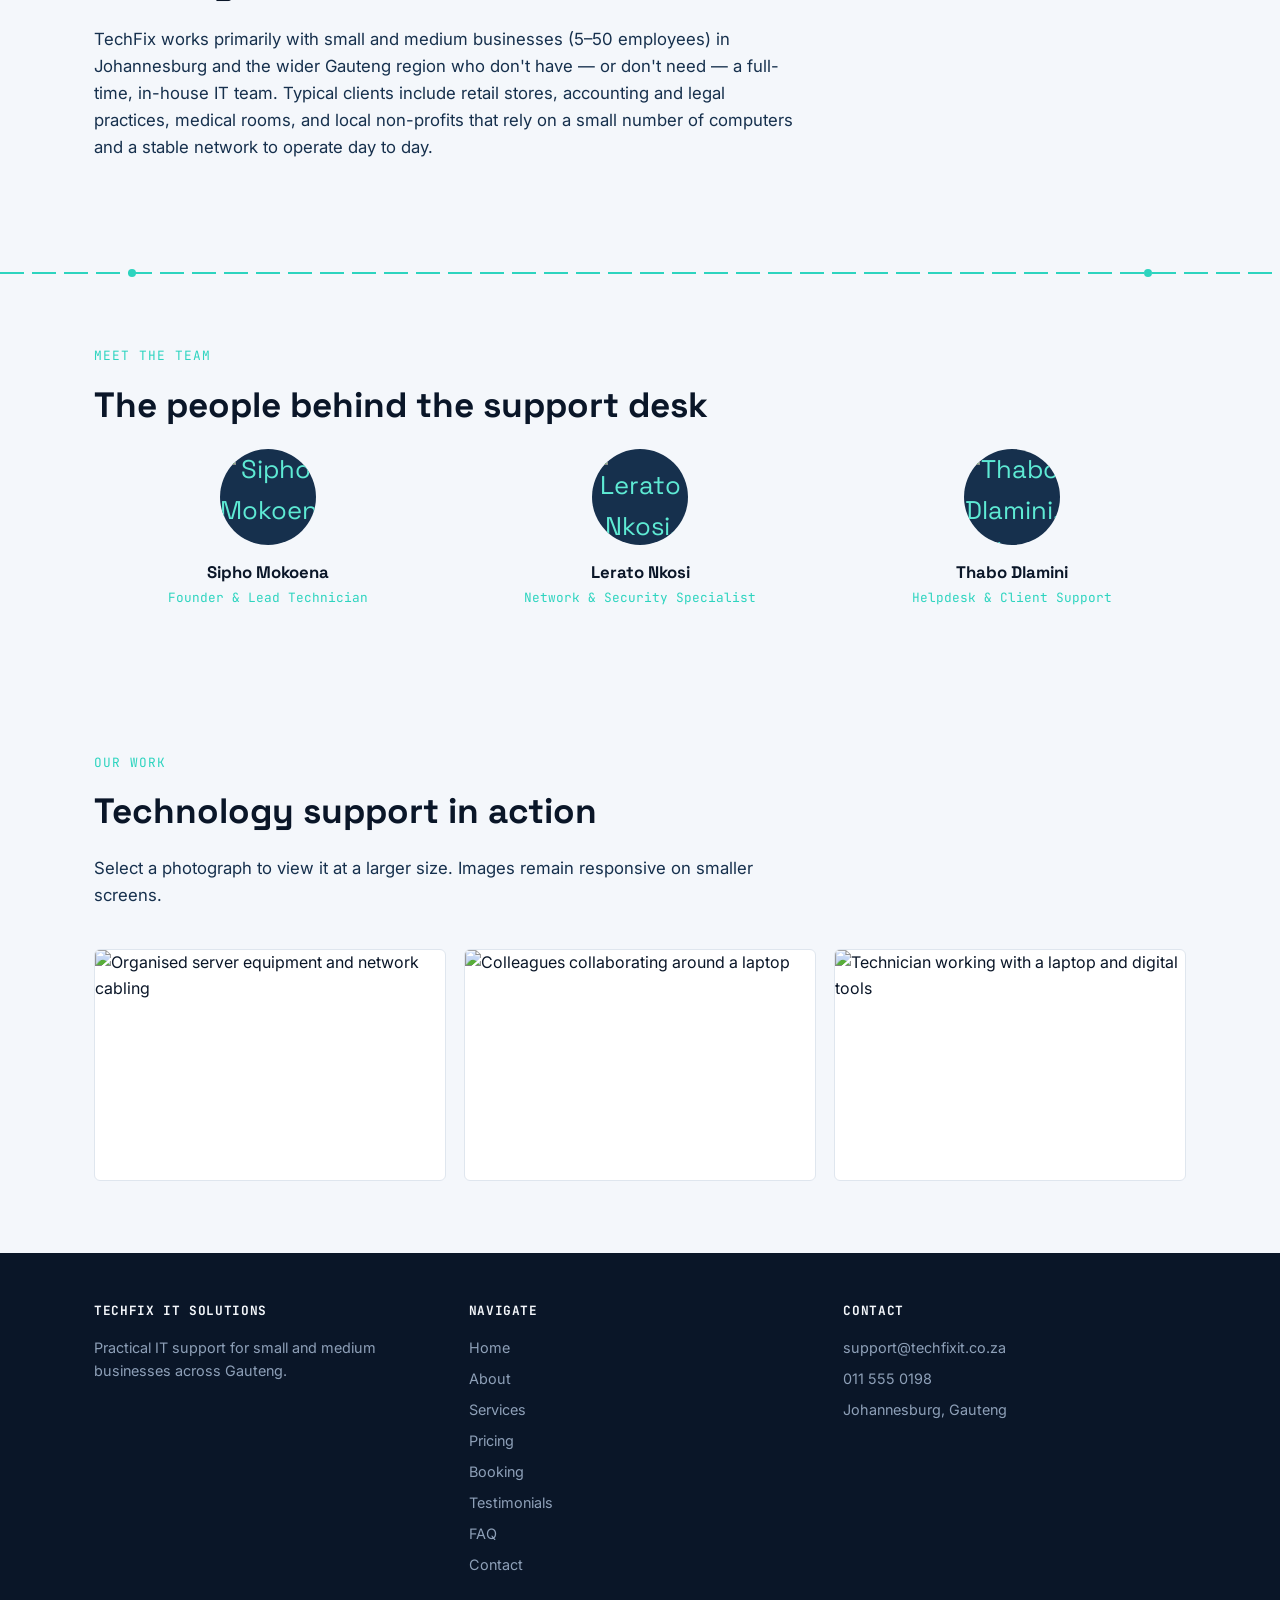
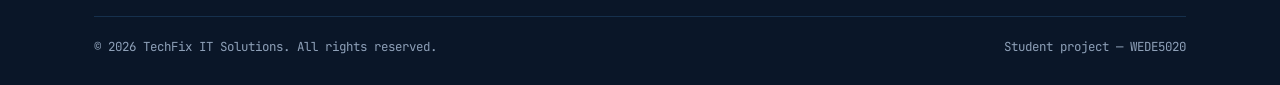
==== commit 9c5e5f99: "Add files via upload" ====
--- a/about.html
+++ b/about.html
@@ -1,20 +1,21 @@
 <!DOCTYPE html>
-<html lang="en">
+<html lang="en-ZA">
 <head>
   <meta charset="UTF-8">
   <meta name="viewport" content="width=device-width, initial-scale=1.0">
-  <title>About Us | TechFix IT Solutions</title>
-  <meta name="description" content="Learn about TechFix IT Solutions' history, mission, and the team behind our IT support services.">
+  <title>About TechFix IT Solutions | Johannesburg IT Support</title>
+  <meta name="description" content="Learn about TechFix IT Solutions, its Johannesburg history, mission and team supporting small businesses across Gauteng.">
   <link rel="preconnect" href="https://fonts.googleapis.com">
   <link href="https://fonts.googleapis.com/css2?family=Space+Grotesk:wght@500;700&family=Inter:wght@400;500;600&family=JetBrains+Mono:wght@400;500&display=swap" rel="stylesheet">
-  <link rel="stylesheet" href="css/style.css">
-</head>
+  <meta name="keywords" content="small business IT support Johannesburg, IT support Gauteng, TechFix, About TechFix IT Solutions | Johannesburg IT Support"><meta name="author" content="TechFix IT Solutions"><meta name="theme-color" content="#0a1628"><meta property="og:type" content="website"><meta property="og:title" content="About TechFix IT Solutions | Johannesburg IT Support"><meta property="og:description" content="Learn about TechFix IT Solutions, its Johannesburg history, mission and team supporting small businesses across Gauteng."><link rel="canonical" href="https://example.com/techfix/about.html"><link rel="stylesheet" href="css/style.css">
+<script type="application/ld+json">{"@context":"https://schema.org","@type":"ITService","name":"TechFix IT Solutions","description":"Learn about TechFix IT Solutions, its Johannesburg history, mission and team supporting small businesses across Gauteng.","areaServed":{"@type":"AdministrativeArea","name":"Gauteng, South Africa"},"url":"https://example.com/techfix/about.html"}</script></head>
 <body>
 
+  <!-- Site header: logo, primary navigation (nav-links), and mobile menu toggle button -->
   <header class="site-header">
     <nav class="container nav">
       <a href="index.html" class="logo"><span class="dot"></span>TechFix IT Solutions</a>
-      <button class="nav-toggle" aria-expanded="false" aria-label="Toggle navigation menu">Menu</button>
+      <button class="nav-toggle" aria-expanded="false" aria-label="Open navigation menu">Menu</button>
       <ul class="nav-links">
         <li><a href="index.html">Home</a></li>
         <li><a href="about.html" aria-current="page">About</a></li>
@@ -28,7 +29,9 @@
     </nav>
   </header>
 
+  <!-- Main page content -->
   <main>
+    <!-- Section: About Us -->
     <section class="hero" style="padding: 64px 0 48px;">
       <div class="container">
         <p class="hero-eyebrow">About Us</p>
@@ -40,6 +43,7 @@
     <div class="trace"></div>
 
 
+    <!-- Section: Our History -->
     <section>
       <div class="container">
         <p class="section-label">Our History</p>
@@ -49,6 +53,7 @@
       </div>
     </section>
 
+    <!-- Section: content section -->
     <section style="background:#fff; border-top:1px solid #dfe6ee; border-bottom:1px solid #dfe6ee;">
       <div class="container grid">
         <div class="card">
@@ -64,6 +69,7 @@
       </div>
     </section>
 
+    <!-- Section: Who We Serve -->
     <section>
       <div class="container">
         <p class="section-label">Who We Serve</p>
@@ -74,6 +80,7 @@
 
     <div class="trace"></div>
 
+    <!-- Section: Meet the Team -->
     <section>
       <div class="container">
         <p class="section-label">Meet the Team</p>
@@ -122,8 +129,28 @@
       </div>
     </section>
 
+    <!-- Section: image gallery; select a photograph to see its accessible lightbox view -->
+    <section>
+      <div class="container">
+        <p class="section-label">Our Work</p>
+        <h2>Technology support in action</h2>
+        <p class="lede">Select a photograph to view it at a larger size. Images remain responsive on smaller screens.</p>
+        <div class="gallery-grid">
+          <a class="gallery-item" href="https://images.unsplash.com/photo-1558494949-ef010cbdcc31?w=1600&amp;auto=format" data-lightbox data-alt="Organised server equipment and network cabling" data-caption="Network infrastructure"><img src="https://images.unsplash.com/photo-1558494949-ef010cbdcc31?w=800&amp;auto=format" alt="Organised server equipment and network cabling" loading="lazy"></a>
+          <a class="gallery-item" href="https://images.unsplash.com/photo-1521737711867-e3b97375f902?w=1600&amp;auto=format" data-lightbox data-alt="Colleagues collaborating around a laptop" data-caption="Collaborative IT support"><img src="https://images.unsplash.com/photo-1521737711867-e3b97375f902?w=800&amp;auto=format" alt="Colleagues collaborating around a laptop" loading="lazy"></a>
+          <a class="gallery-item" href="https://images.unsplash.com/photo-1516321318423-f06f85e504b3?w=1600&amp;auto=format" data-lightbox data-alt="Technician working with a laptop and digital tools" data-caption="Technical support"><img src="https://images.unsplash.com/photo-1516321318423-f06f85e504b3?w=800&amp;auto=format" alt="Technician working with a laptop and digital tools" loading="lazy"></a>
+        </div>
+      </div>
+    </section>
+
   </main>
 
+  <dialog id="gallery-lightbox" class="lightbox" aria-label="Expanded project photograph">
+    <button class="lightbox-close" type="button" data-close-dialog aria-label="Close image">Close ×</button>
+    <figure><img src="" alt=""><figcaption></figcaption></figure>
+  </dialog>
+
+  <!-- Site footer: business summary, site navigation links, and contact details -->
   <footer class="site-footer">
     <div class="container">
       <div class="footer-grid">
@@ -160,6 +187,7 @@
     </div>
   </footer>
 
-  <script src="js/script.js"></script>
+  <!-- js/script.js handles: mobile nav toggle, FAQ accordion (faq.html), and booking/contact form validation -->
+  <script src="js/script.js" defer></script>
 </body>
 </html>
--- a/css/style.css
+++ b/css/style.css
@@ -640,3 +640,35 @@
   .hero-actions .btn { text-align: center; }
   .banner-media img { max-height: 220px; }
 }
+
+/* ---------- Part 3: search, accessibility, gallery and motion ---------- */
+:focus-visible { outline: 3px solid var(--amber-500); outline-offset: 3px; }
+.nav-toggle[aria-expanded="true"] { border-color: var(--teal-300); color: var(--teal-300); }
+.service-controls { display:grid; grid-template-columns:2fr 1fr 1.4fr; gap:16px; align-items:end; padding:22px; margin:24px 0 12px; border:1px solid #dfe6ee; border-radius:var(--radius); background:#fff; }
+.service-controls p { min-width:0; }
+.service-controls label { display:block; margin:0 0 7px; }
+.result-count { margin:12px 0 18px; color:var(--navy-700); font-family:var(--font-mono); font-size:.85rem; }
+.service-grid { align-items:stretch; }
+.service-card { display:flex; flex-direction:column; gap:12px; }
+.service-card h3 { margin:0; }
+.service-card p { margin:0; }
+.service-card .service-price { margin-top:auto; padding-top:8px; color:var(--navy-900); font-weight:600; }
+.service-card .service-booking-link { align-self:flex-start; margin-top:8px; }
+.service-note,.map-caption { margin-top:14px; color:var(--navy-700); font-size:.85rem; }
+.empty-state { margin-top:14px; padding:20px; border-left:4px solid var(--amber-500); background:#fff; }
+.gallery-grid { display:grid; grid-template-columns:repeat(3,minmax(0,1fr)); gap:18px; }
+.gallery-item { overflow:hidden; border:1px solid #dfe6ee; border-radius:var(--radius); background:#fff; }
+.gallery-item img { width:100%; height:230px; object-fit:cover; transition:transform .25s ease; }
+.gallery-item:hover img { transform:scale(1.035); }
+.lightbox { width:min(900px,92vw); max-width:none; max-height:90vh; padding:22px; border:1px solid var(--teal-400); border-radius:var(--radius); background:var(--navy-900); color:var(--ink-100); box-shadow:0 20px 70px #0008; }
+.lightbox::backdrop { background:#061522df; }
+.lightbox figure { margin:0; }
+.lightbox img { display:block; max-width:100%; max-height:72vh; margin:auto; object-fit:contain; }
+.lightbox figcaption { margin-top:12px; text-align:center; color:var(--ink-100); }
+.lightbox-close { display:block; margin:0 0 12px auto; padding:8px 12px; border:1px solid var(--teal-400); border-radius:var(--radius); background:transparent; color:var(--ink-100); cursor:pointer; }
+.reveal { opacity:0; transform:translateY(14px); transition:opacity .4s ease,transform .4s ease; }
+.reveal.is-visible { opacity:1; transform:none; }
+.form-status:focus { outline:3px solid var(--teal-400); outline-offset:3px; }
+@media(max-width:820px){.service-controls{grid-template-columns:1fr 1fr}.service-controls p:first-child{grid-column:1/-1}.gallery-grid{grid-template-columns:repeat(2,minmax(0,1fr))}}
+@media(max-width:600px){.service-controls{grid-template-columns:1fr}.service-controls p:first-child{grid-column:auto}.gallery-grid{grid-template-columns:1fr}.gallery-item img{height:210px}.service-card .service-booking-link{width:100%;text-align:center}}
+@media(prefers-reduced-motion:reduce){html{scroll-behavior:auto}*,*::before,*::after{animation-duration:.01ms!important;animation-iteration-count:1!important;transition-duration:.01ms!important}.reveal{opacity:1;transform:none}}
